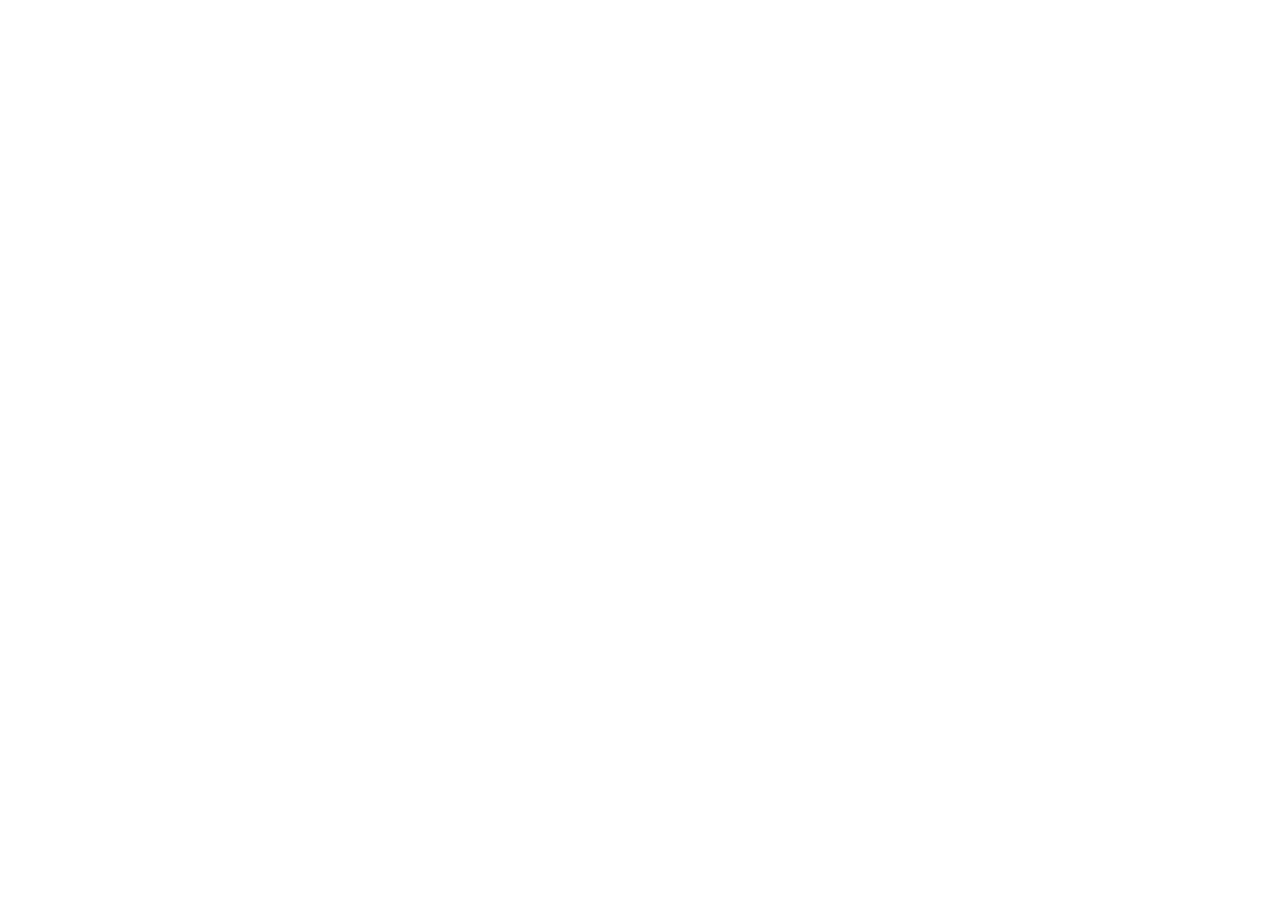
==== index.html @ 59cf3a81 "initial commit" ====
<!doctype html>
<html lang="en">
  <head>
    <meta charset="UTF-8" />
    <meta name="viewport" content="width=device-width, initial-scale=1.0" />
    <title>Document</title>
    <script src="./app.js" defer></script>
  </head>
  <body></body>
</html>
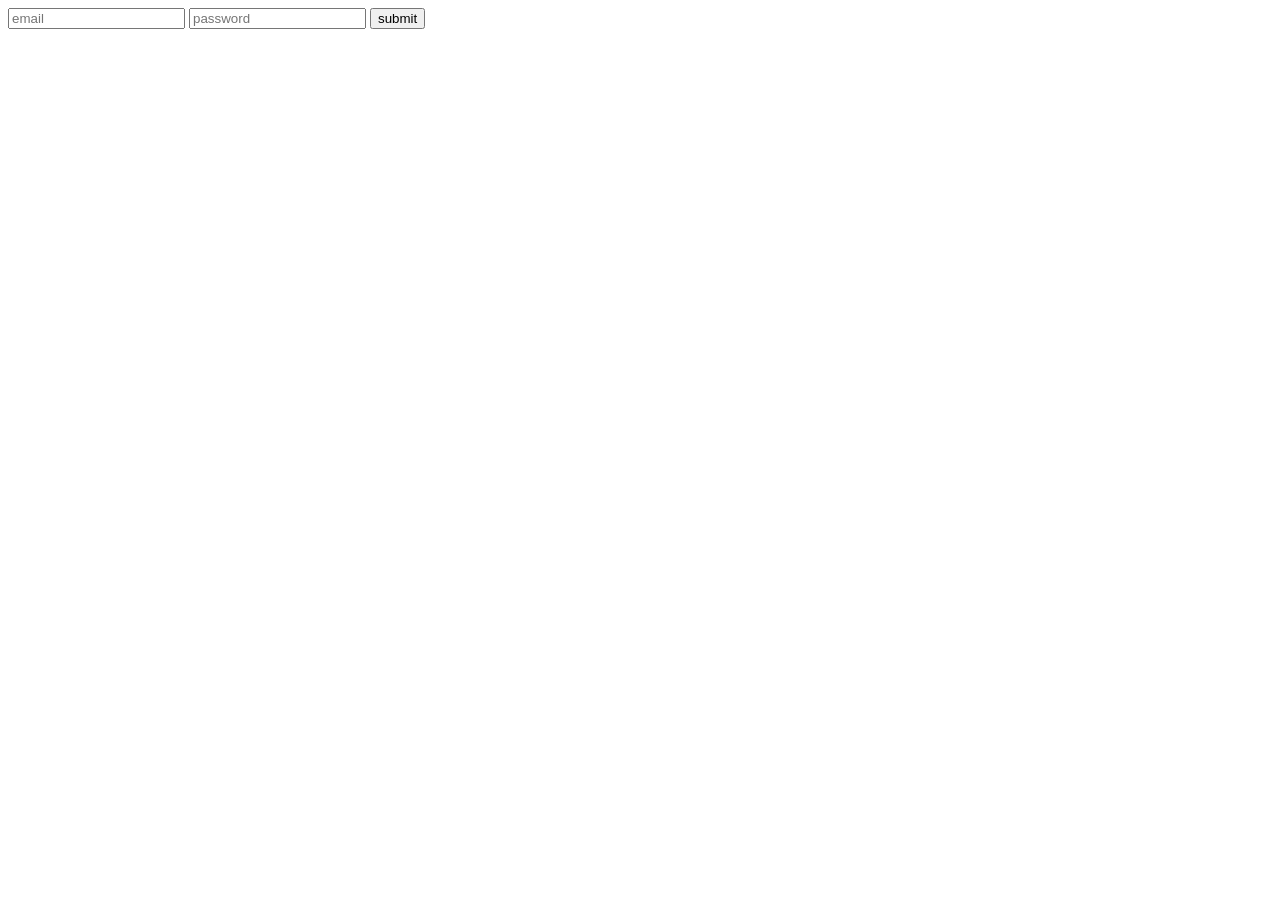
==== commit eeec0f4f: "feat: add form and form validation" ====
--- a/index.html
+++ b/index.html
@@ -6,5 +6,11 @@
     <title>Document</title>
     <script src="./app.js" defer></script>
   </head>
-  <body></body>
+  <body>
+    <form>
+      <input type="email" id="email" placeholder="email" />
+      <input type="password" id="password" placeholder="password" />
+      <button type="submit">submit</button>
+    </form>
+  </body>
 </html>
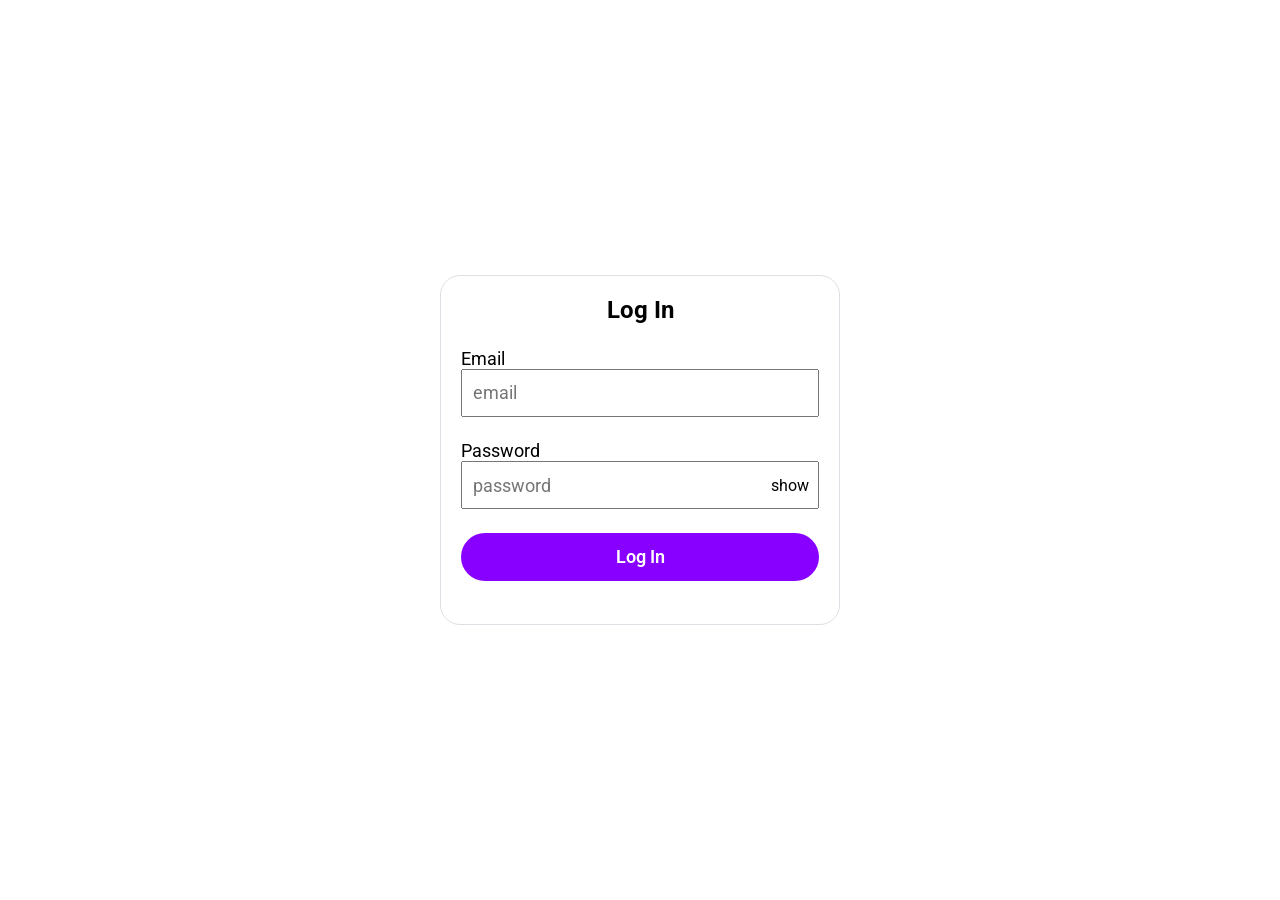
==== commit 597526b4: "feat: add styles and password visibility toggle button" ====
--- a/index.html
+++ b/index.html
@@ -5,12 +5,32 @@
     <meta name="viewport" content="width=device-width, initial-scale=1.0" />
     <title>Document</title>
     <script src="./app.js" defer></script>
+    <link rel="stylesheet" href="./style.css" />
+    <!-- google font roboto -->
+    <link rel="preconnect" href="https://fonts.googleapis.com" />
+    <link rel="preconnect" href="https://fonts.gstatic.com" crossorigin />
+    <link
+      href="https://fonts.googleapis.com/css2?family=Roboto:ital,wght@0,100..900;1,100..900&display=swap"
+      rel="stylesheet"
+    />
+    <!--  -->
   </head>
   <body>
-    <form>
-      <input type="email" id="email" placeholder="email" />
-      <input type="password" id="password" placeholder="password" />
-      <button type="submit">submit</button>
+    <form class="form">
+      <h2>Log In</h2>
+      <div class="form-group">
+        <label for="email">Email</label>
+        <input type="email" id="email" placeholder="email" />
+      </div>
+      <div class="form-group">
+        <label for="password">Password</label>
+        <div class="password-group">
+          <input type="password" id="password" placeholder="password" />
+          <span class="pass-visible">show</span>
+        </div>
+      </div>
+      <button type="submit">Log In</button>
+      <span class="message"></span>
     </form>
   </body>
 </html>
--- a/style.css
+++ b/style.css
@@ -0,0 +1,66 @@
+* {
+  margin: 0;
+  padding: 0;
+  box-sizing: border-box;
+  font-family: "Roboto", sans-serif;
+}
+body {
+  height: 100vh;
+  display: flex;
+}
+.form {
+  max-width: 400px;
+  width: 100%;
+  margin: auto;
+  display: flex;
+  flex-direction: column;
+  border-radius: 20px;
+  height: 350px;
+  border: 1px solid rgb(225, 221, 228);
+  padding: 20px;
+  justify-content: space-between;
+}
+label,
+input {
+  display: block;
+  font-size: 18px;
+  width: 100%;
+}
+input {
+  height: 48px;
+  padding: 10px;
+}
+button {
+  height: 48px;
+  background-color: rgb(136, 0, 255);
+  border: none;
+  outline: none;
+  color: white;
+  font-size: 18px;
+  font-weight: 600;
+  border-radius: 65px;
+  cursor: pointer;
+}
+h2 {
+  align-self: center;
+}
+.password-group {
+  position: relative;
+}
+.pass-visible {
+  position: absolute;
+  right: 10px;
+  top: 50%;
+  transform: translateY(-50%);
+  cursor: pointer;
+  user-select: none;
+}
+.message {
+  text-align: center;
+}
+.error {
+  color: red;
+}
+.success {
+  color: green;
+}
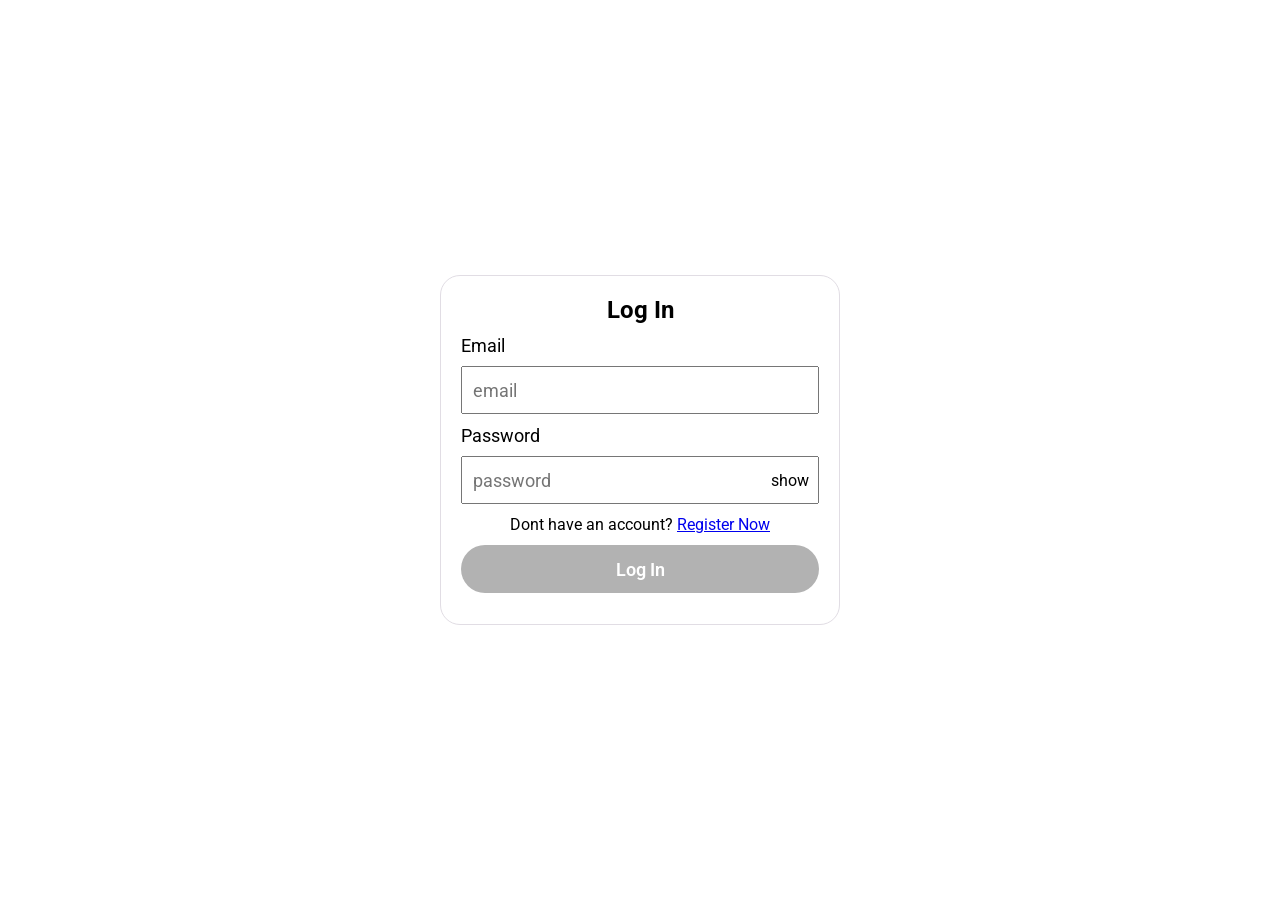
==== commit 0793e16c: "feat: disable button until user enters all the fields." ====
--- a/index.html
+++ b/index.html
@@ -29,6 +29,9 @@
           <span class="pass-visible">show</span>
         </div>
       </div>
+      <p class="form-text">
+        Dont have an account? <a href="./register.html">Register Now</a>
+      </p>
       <button type="submit">Log In</button>
       <span class="message"></span>
     </form>
--- a/style.css
+++ b/style.css
@@ -8,7 +8,8 @@
   height: 100vh;
   display: flex;
 }
-.form {
+.form,
+.register {
   max-width: 400px;
   width: 100%;
   margin: auto;
@@ -29,6 +30,7 @@
 input {
   height: 48px;
   padding: 10px;
+  margin-top: 10px;
 }
 button {
   height: 48px;
@@ -40,6 +42,10 @@
   font-weight: 600;
   border-radius: 65px;
   cursor: pointer;
+  transition: 0.4s ease-in-out;
+}
+button:hover {
+  box-shadow: 3px 3px 3px rgb(87, 87, 87);
 }
 h2 {
   align-self: center;
@@ -64,3 +70,39 @@
 .success {
   color: green;
 }
+.form-text {
+  text-align: center;
+}
+
+/* register */
+.register {
+  height: 800px;
+}
+.register .form-group:nth-child(7) {
+  display: flex;
+  align-items: center;
+  gap: 20px;
+}
+.register .gender {
+  display: flex;
+  justify-content: space-between;
+  flex-direction: column;
+  align-items: center;
+}
+.register .gender input {
+  max-height: 15px;
+  max-width: 15px;
+}
+.errorMessage {
+  color: red;
+}
+button:disabled {
+  background-color: rgb(178, 178, 178);
+  cursor: not-allowed;
+}
+button:disabled:hover {
+  box-shadow: unset;
+}
+button:not:disabled {
+  background-color: rgb(136, 0, 255);
+}
